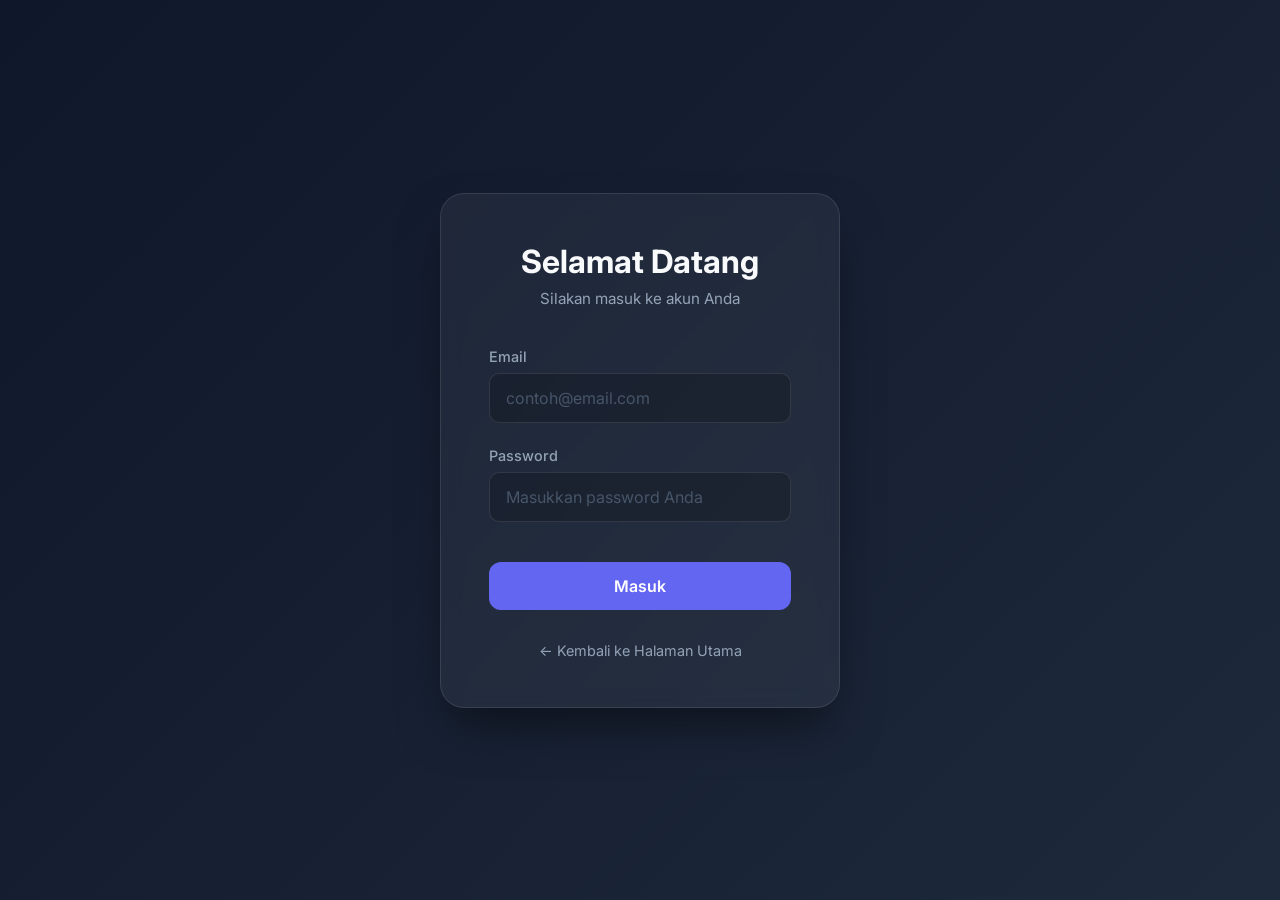
==== login.html @ 2454d276 "feat: feature login" ====
<!DOCTYPE html>
<html lang="en">
<head>
    <meta charset="UTF-8">
    <meta name="viewport" content="width=device-width, initial-scale=1.0">
    <title>Login - Ruang Belajar</title>
    <link rel="stylesheet" href="style.css">
</head>
<body>
    <div class="login-container">
        <div class="login-header">
            <h2>Selamat Datang</h2>
            <p>Silakan masuk ke akun Anda</p>
        </div>
        <form action="#" method="POST">
            <div class="form-group">
                <label for="email">Email</label>
                <input type="email" id="email" name="email" placeholder="contoh@email.com" required>
            </div>
            <div class="form-group">
                <label for="password">Password</label>
                <input type="password" id="password" name="password" placeholder="Masukkan password Anda" required>
            </div>
            <button type="submit" class="btn login-btn">Masuk</button>
        </form>
        <a href="index.html" class="back-link">&larr; Kembali ke Halaman Utama</a>
    </div>
</body>
</html>
---- style.css ----
@import url('https://fonts.googleapis.com/css2?family=Inter:wght@400;500;600;700&display=swap');

:root {
    --primary: #6366f1;
    --primary-hover: #4f46e5;
    --bg-start: #0f172a;
    --bg-end: #1e293b;
    --surface: rgba(255, 255, 255, 0.05);
    --surface-border: rgba(255, 255, 255, 0.1);
    --text-main: #f8fafc;
    --text-muted: #94a3b8;
}

* {
    margin: 0;
    padding: 0;
    box-sizing: border-box;
    font-family: 'Inter', sans-serif;
}

body {
    min-height: 100vh;
    background: linear-gradient(135deg, var(--bg-start), var(--bg-end));
    color: var(--text-main);
    display: flex;
    flex-direction: column;
    align-items: center;
    justify-content: center;
}

/* Landing Page Styles */
.hero {
    text-align: center;
    padding: 3rem;
    background: var(--surface);
    backdrop-filter: blur(10px);
    border: 1px solid var(--surface-border);
    border-radius: 24px;
    box-shadow: 0 25px 50px -12px rgba(0, 0, 0, 0.5);
    max-width: 600px;
    width: 90%;
    animation: fadeIn 0.8s ease-out;
}

.hero h1 {
    font-size: 3rem;
    font-weight: 700;
    margin-bottom: 1rem;
    background: linear-gradient(to right, #818cf8, #c084fc);
    -webkit-background-clip: text;
    -webkit-text-fill-color: transparent;
}

.hero p {
    font-size: 1.125rem;
    color: var(--text-muted);
    margin-bottom: 2.5rem;
    line-height: 1.6;
}

.btn {
    display: inline-block;
    background: var(--primary);
    color: white;
    padding: 0.875rem 2rem;
    border-radius: 12px;
    text-decoration: none;
    font-weight: 600;
    font-size: 1rem;
    transition: all 0.3s ease;
    border: none;
    cursor: pointer;
}

.btn:hover {
    background: var(--primary-hover);
    transform: translateY(-2px);
    box-shadow: 0 10px 20px -10px var(--primary);
}

/* Login Form Styles */
.login-container {
    background: var(--surface);
    backdrop-filter: blur(10px);
    border: 1px solid var(--surface-border);
    border-radius: 24px;
    padding: 3rem;
    width: 100%;
    max-width: 400px;
    box-shadow: 0 25px 50px -12px rgba(0, 0, 0, 0.5);
    animation: slideUp 0.6s ease-out;
}

.login-header {
    text-align: center;
    margin-bottom: 2.5rem;
}

.login-header h2 {
    font-size: 2rem;
    font-weight: 700;
    margin-bottom: 0.5rem;
}

.login-header p {
    color: var(--text-muted);
    font-size: 0.95rem;
}

.form-group {
    margin-bottom: 1.5rem;
    text-align: left;
}

.form-group label {
    display: block;
    margin-bottom: 0.5rem;
    font-weight: 500;
    font-size: 0.9rem;
    color: var(--text-muted);
}

.form-group input {
    width: 100%;
    padding: 0.875rem 1rem;
    background: rgba(0, 0, 0, 0.2);
    border: 1px solid var(--surface-border);
    border-radius: 10px;
    color: var(--text-main);
    font-size: 1rem;
    transition: all 0.3s ease;
}

.form-group input:focus {
    outline: none;
    border-color: var(--primary);
    box-shadow: 0 0 0 3px rgba(99, 102, 241, 0.2);
}

.form-group input::placeholder {
    color: #475569;
}

.login-btn {
    width: 100%;
    margin-top: 1rem;
}

.back-link {
    display: block;
    text-align: center;
    margin-top: 2rem;
    color: var(--text-muted);
    text-decoration: none;
    font-size: 0.9rem;
    transition: color 0.3s ease;
}

.back-link:hover {
    color: var(--text-main);
}

/* Animations */
@keyframes fadeIn {
    from { opacity: 0; transform: scale(0.95); }
    to { opacity: 1; transform: scale(1); }
}

@keyframes slideUp {
    from { opacity: 0; transform: translateY(20px); }
    to { opacity: 1; transform: translateY(0); }
}
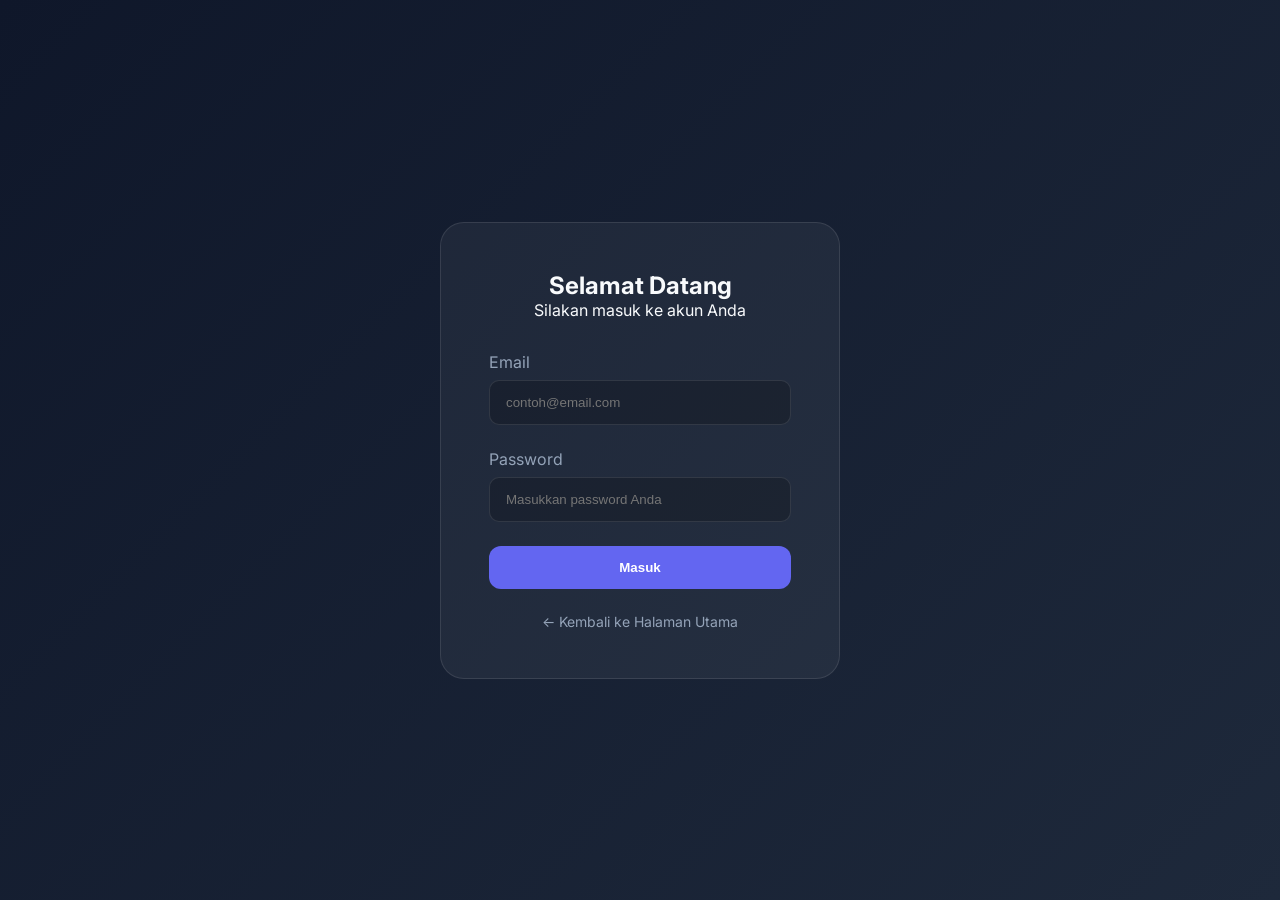
==== commit 2ef3b349: "refactor: merapikan struktur css dan update halaman login" ====
--- a/login.html
+++ b/login.html
@@ -4,7 +4,7 @@
     <meta charset="UTF-8">
     <meta name="viewport" content="width=device-width, initial-scale=1.0">
     <title>Login - Ruang Belajar</title>
-    <link rel="stylesheet" href="style.css">
+    <link rel="stylesheet" href="css/main.css">
 </head>
 <body>
     <div class="login-container">
--- a/css/main.css
+++ b/css/main.css
@@ -0,0 +1,9 @@
+@import url('./base/reset.css');
+@import url('./base/variables.css');
+@import url('./base/global.css');
+
+@import url('./components/button.css');
+@import url('./components/form.css');
+
+@import url('./pages/home.css');
+@import url('./pages/login.css');
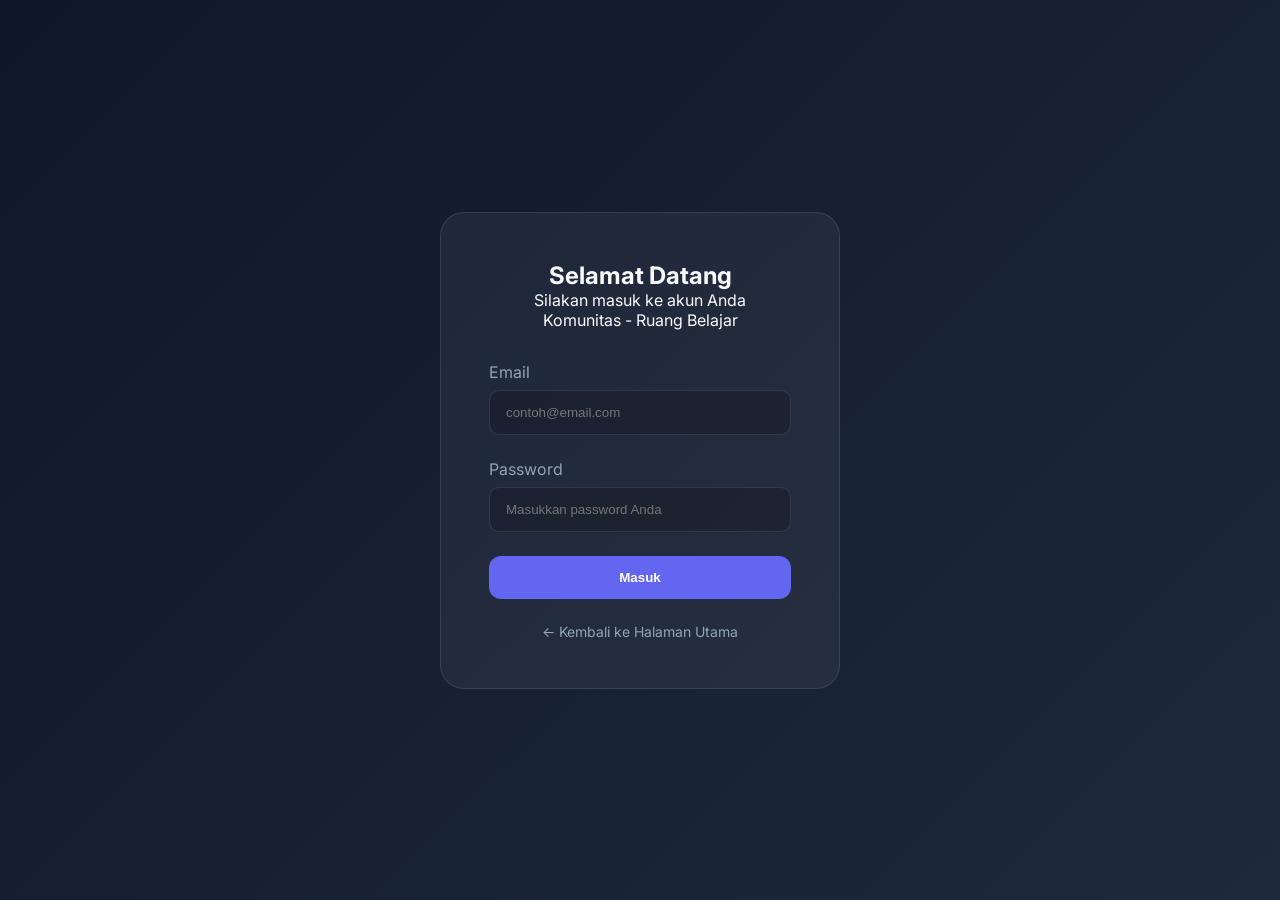
==== commit 515198ef: "testing workflow git" ====
--- a/login.html
+++ b/login.html
@@ -1,16 +1,19 @@
 <!DOCTYPE html>
 <html lang="en">
+
 <head>
     <meta charset="UTF-8">
     <meta name="viewport" content="width=device-width, initial-scale=1.0">
     <title>Login - Ruang Belajar</title>
     <link rel="stylesheet" href="css/main.css">
 </head>
+
 <body>
     <div class="login-container">
         <div class="login-header">
             <h2>Selamat Datang</h2>
             <p>Silakan masuk ke akun Anda</p>
+            <p>Komunitas - Ruang Belajar</p>
         </div>
         <form action="#" method="POST">
             <div class="form-group">
@@ -26,4 +29,5 @@
         <a href="index.html" class="back-link">&larr; Kembali ke Halaman Utama</a>
     </div>
 </body>
-</html>
+
+</html>
